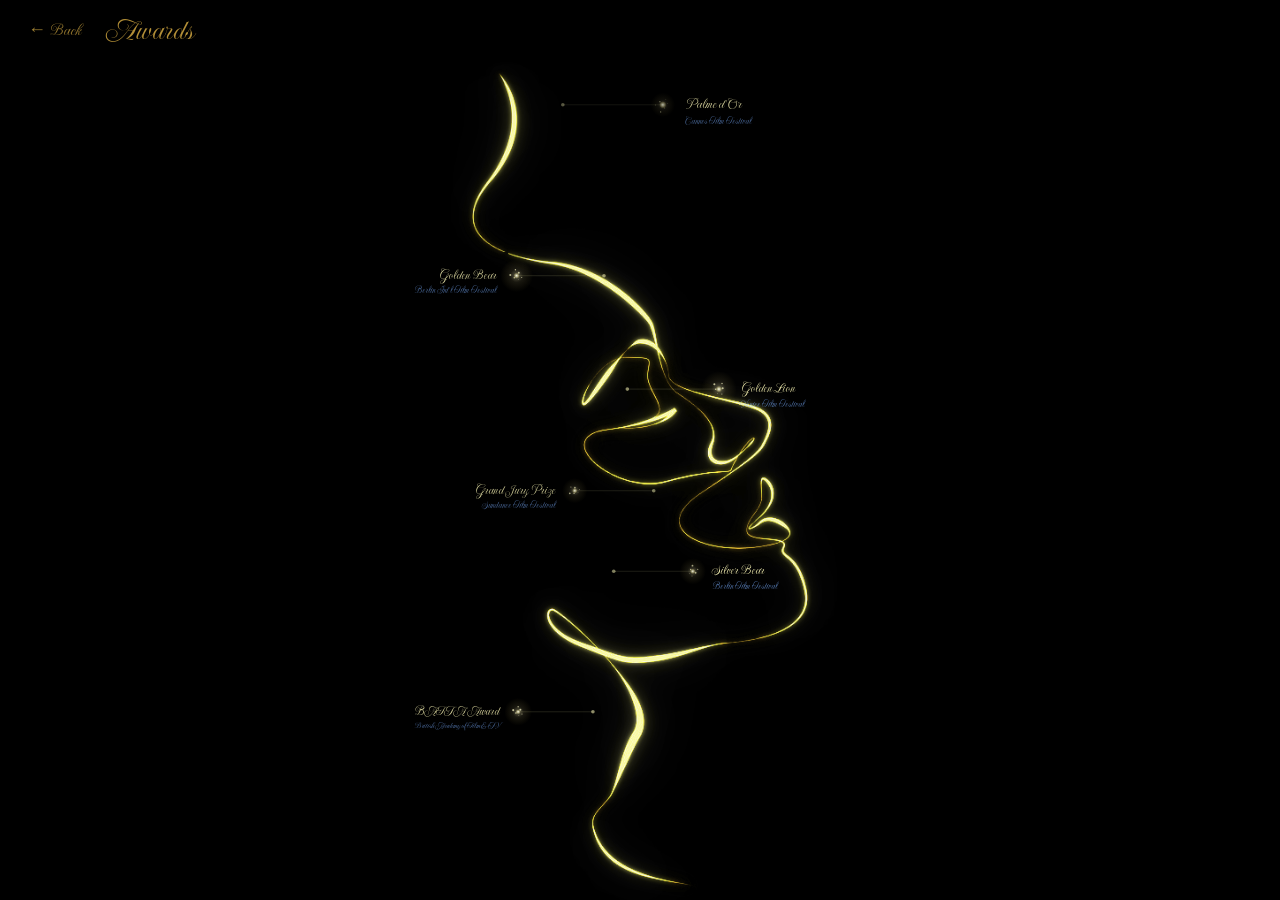
==== awards.html @ 7632e46e "Awards: fix outline glow washing out to white Reduced brightness 2.0→1.4, raised saturation 2→3 to p" ====
<!doctype html>
<html lang="en">
<head>
  <meta charset="utf-8">
  <meta name="viewport" content="width=device-width,initial-scale=1">
  <title>Bella — Awards</title>
  <link rel="preconnect" href="https://fonts.googleapis.com">
  <link rel="preconnect" href="https://fonts.gstatic.com" crossorigin>
  <link href="https://fonts.googleapis.com/css2?family=Imperial+Script&display=swap" rel="stylesheet">
  <style>
    *, *::before, *::after { box-sizing: border-box; margin: 0; padding: 0; }
    html, body { width: 100%; height: 100%; background: #000; overflow: hidden; }
    header {
      position: fixed; top: 0; left: 0; right: 0; height: 60px;
      display: flex; align-items: center; padding: 0 28px; z-index: 10;
    }
    .back-link {
      color: rgba(210,168,65,0.75); font-family: 'Imperial Script', cursive;
      font-size: 18px; text-decoration: none; transition: color 0.2s;
    }
    .back-link:hover { color: #7aaeff; }
    .page-title {
      font-family: 'Imperial Script', cursive; font-size: 32px;
      font-weight: 400; color: rgba(210,168,65,0.85); margin-left: 24px;
    }
    canvas { position: fixed; top: 0; left: 0; width: 100%; height: 100%; cursor: default; }

    /* Modal */
    #modal {
      display: none; position: fixed; inset: 0; z-index: 100;
      align-items: center; justify-content: center;
      background: rgba(0,0,0,0.65); backdrop-filter: blur(6px);
    }
    #modal.open { display: flex; }
    #modal-box {
      position: relative;
      border: 1px solid rgba(210,168,65,0.35);
      background: rgba(0,0,0,0.88);
      padding: 44px 60px 36px;
      text-align: center;
      max-width: 400px;
      box-shadow: 0 0 80px rgba(255,248,180,0.08), 0 0 30px rgba(210,168,65,0.12);
    }
    #modal-festival {
      font-family: 'Imperial Script', cursive;
      font-size: 13px; letter-spacing: 0.14em;
      color: rgba(122,174,255,0.75);
      margin-bottom: 14px;
    }
    #modal-prize {
      font-family: 'Imperial Script', cursive;
      font-size: 42px; line-height: 1.1;
      color: rgba(255,252,200,0.95);
      margin-bottom: 10px;
    }
    #modal-year {
      font-family: 'Imperial Script', cursive;
      font-size: 17px;
      color: rgba(210,168,65,0.6);
    }
    #modal-close {
      position: absolute; top: 14px; right: 18px;
      background: none; border: none; cursor: pointer;
      color: rgba(210,168,65,0.45); font-size: 24px;
      font-family: sans-serif; line-height: 1; transition: color 0.2s;
    }
    #modal-close:hover { color: rgba(255,248,180,0.9); }
  </style>
</head>
<body>
  <canvas id="c"></canvas>
  <header>
    <a href="https://sheisone1.github.io/string-curtain/index.html?open=1" class="back-link">← Back</a>
    <h1 class="page-title">Awards</h1>
  </header>

  <div id="modal">
    <div id="modal-box">
      <button id="modal-close" onclick="closeModal()">×</button>
      <div id="modal-festival"></div>
      <div id="modal-prize"></div>
      <div id="modal-year"></div>
    </div>
  </div>

  <script>
  const canvas = document.getElementById('c');
  const ctx    = canvas.getContext('2d');
  let W, H, dpr;
  const HEADER = 60;
  const ZOOM   = 1.10;   // slight zoom in

  const img = new Image();
  img.src = 'face.png';

  // ── Face outline path – [fx, fy] normalized within image rect ─────────────
  // Traces the main contour: hair curl → forehead → eye → nose → lips → chin → neck → shoulder
  const FACE_PATH = [
    [0.41, 0.00],  // hair peak
    [0.38, 0.05],  // hair curl base
    [0.43, 0.11],  // forehead top
    [0.45, 0.20],  // upper forehead
    [0.44, 0.29],  // brow
    [0.46, 0.35],  // eye
    [0.49, 0.40],  // nose bridge
    [0.55, 0.45],  // nose tip
    [0.53, 0.50],  // upper lip
    [0.50, 0.54],  // mouth
    [0.47, 0.59],  // lower lip
    [0.45, 0.63],  // chin
    [0.41, 0.68],  // jaw
    [0.42, 0.75],  // upper neck
    [0.43, 0.83],  // lower neck
    [0.38, 0.90],  // collarbone
    [0.33, 0.97],  // shoulder
  ];

  // Catmull-Rom spline: t ∈ [0,1] → [fx, fy]
  function pathPoint(t) {
    const n = FACE_PATH.length - 1;
    const seg = Math.min(Math.floor(t * n), n - 1);
    const lt  = t * n - seg;
    const p0  = FACE_PATH[Math.max(0,  seg - 1)];
    const p1  = FACE_PATH[seg];
    const p2  = FACE_PATH[Math.min(n,  seg + 1)];
    const p3  = FACE_PATH[Math.min(n,  seg + 2)];
    const cr  = (a, b, c, d, s) => 0.5 * (
      2*b + (-a+c)*s + (2*a-5*b+4*c-d)*s*s + (-a+3*b-3*c+d)*s*s*s
    );
    return [ cr(p0[0],p1[0],p2[0],p3[0],lt), cr(p0[1],p1[1],p2[1],p3[1],lt) ];
  }

  // ── 6 awards along the face outline – real prize names ───────────────────
  const AWARDS = [
    { t:0.05, side:'right', prize:"Palme d'Or",      festival:"Cannes Film Festival",           year:"2025", size:2.0, phase:0.0 },
    { t:0.22, side:'left',  prize:"Golden Bear",      festival:"Berlin Int'l Film Festival",     year:"2025", size:1.7, phase:1.4 },
    { t:0.36, side:'right', prize:"Golden Lion",      festival:"Venice Film Festival",           year:"2024", size:1.8, phase:2.1 },
    { t:0.52, side:'left',  prize:"Grand Jury Prize", festival:"Sundance Film Festival",         year:"2025", size:1.5, phase:0.8 },
    { t:0.66, side:'right', prize:"Silver Bear",      festival:"Berlin Film Festival",           year:"2024", size:1.5, phase:2.8 },
    { t:0.84, side:'left',  prize:"BAFTA Award",      festival:"British Academy of Film & TV",   year:"2025", size:1.4, phase:1.6 },
  ];

  // ── Face image rect (with zoom) ───────────────────────────────────────────
  function faceRect() {
    const ih  = (H - HEADER) * 0.88 * ZOOM;
    const aspect = img.naturalHeight > 0 ? img.naturalWidth / img.naturalHeight : 0.74;
    const iw  = ih * aspect;
    const ix  = (W - iw) / 2;
    // center vertically within the available space, accounting for zoom
    const iy  = HEADER + (H - HEADER) * 0.06 - (ih - (H - HEADER) * 0.88) / 2;
    return { ix, iy, iw, ih };
  }

  // ── Glowing particle cluster ──────────────────────────────────────────────
  function drawParticle(x, y, size, time, phase) {
    const pulse = 0.70 + 0.30 * Math.sin(time * 0.002 + phase);

    // Soft outer glow (small, warm)
    const gR = size * 10 * pulse;
    const g  = ctx.createRadialGradient(x, y, 0, x, y, gR);
    g.addColorStop(0,   `rgba(255,252,210,${0.38 * pulse})`);
    g.addColorStop(0.4, `rgba(255,240,160,${0.10 * pulse})`);
    g.addColorStop(1,   'rgba(255,220,80,0)');
    ctx.beginPath(); ctx.arc(x, y, gR, 0, Math.PI * 2);
    ctx.fillStyle = g; ctx.fill();

    // Orbiting micro-particles
    const count = 6;
    for (let i = 0; i < count; i++) {
      const speed = i % 2 === 0 ? 0.00085 : -0.00055;
      const ang   = (i / count) * Math.PI * 2 + time * speed + phase;
      const r     = size * (2.8 + Math.sin(time * 0.0025 + i * 1.1) * 1.0);
      const px    = x + Math.cos(ang) * r;
      const py    = y + Math.sin(ang) * r;
      const ps    = Math.max(0.3, (0.7 + Math.sin(time * 0.003 + i * 1.7) * 0.35) * pulse);
      ctx.beginPath(); ctx.arc(px, py, ps, 0, Math.PI * 2);
      ctx.fillStyle = `rgba(255,252,200,${0.70 * pulse})`;
      ctx.fill();
    }

    // Bright core
    const cg = ctx.createRadialGradient(x, y, 0, x, y, size * 1.8);
    cg.addColorStop(0,   `rgba(255,255,245,${pulse})`);
    cg.addColorStop(0.5, `rgba(255,250,190,${0.50 * pulse})`);
    cg.addColorStop(1,   'rgba(255,230,100,0)');
    ctx.beginPath(); ctx.arc(x, y, size * 1.8, 0, Math.PI * 2);
    ctx.fillStyle = cg; ctx.fill();
  }

  // ── Thin thread from face anchor to particle ──────────────────────────────
  function drawThread(ax, ay, px, py, pulse) {
    // tiny dot on the face outline
    ctx.beginPath(); ctx.arc(ax, ay, 1.8, 0, Math.PI * 2);
    ctx.fillStyle = `rgba(255,252,185,${0.55 * pulse})`; ctx.fill();
    // thread line
    ctx.beginPath(); ctx.moveTo(ax, ay); ctx.lineTo(px, py);
    ctx.strokeStyle = `rgba(255,252,185,${0.22 * pulse})`;
    ctx.lineWidth = 0.6; ctx.stroke();
  }

  // ── Award label – drawn just beyond the particle ──────────────────────────
  function drawLabel(px, py, prize, festival, size, time, phase, side) {
    const pulse  = 0.72 + 0.28 * Math.sin(time * 0.0017 + phase);
    const alpha  = 0.65 + 0.35 * pulse;
    const fSize  = Math.round(9 + size * 3);
    const isLeft = side === 'left';
    // small gap beyond the particle core
    const offX   = isLeft ? -(size * 5 + 12) : (size * 5 + 12);

    ctx.textAlign    = isLeft ? 'right' : 'left';
    ctx.textBaseline = 'middle';
    ctx.font      = `${fSize}px 'Imperial Script', cursive`;
    ctx.fillStyle = `rgba(255,250,185,${alpha})`;
    ctx.fillText(prize, px + offX, py);
    ctx.font      = `${Math.round(fSize * 0.68)}px 'Imperial Script', cursive`;
    ctx.fillStyle = `rgba(122,174,255,${alpha * 0.78})`;
    ctx.fillText(festival, px + offX, py + fSize * 1.1);
  }

  // ── Modal ─────────────────────────────────────────────────────────────────
  function showModal(a) {
    document.getElementById('modal-festival').textContent = a.festival;
    document.getElementById('modal-prize').textContent    = a.prize;
    document.getElementById('modal-year').textContent     = a.year;
    document.getElementById('modal').classList.add('open');
  }
  function closeModal() {
    document.getElementById('modal').classList.remove('open');
  }
  document.getElementById('modal').addEventListener('click', e => {
    if (e.target === document.getElementById('modal')) closeModal();
  });

  // ── Hit detection ─────────────────────────────────────────────────────────
  let awardPositions = [];

  canvas.addEventListener('click', e => {
    if (document.getElementById('modal').classList.contains('open')) return;
    const rect = canvas.getBoundingClientRect();
    const mx = e.clientX - rect.left;
    const my = e.clientY - rect.top;
    for (const ap of awardPositions) {
      const dx = mx - ap.x, dy = my - ap.y;
      if (dx*dx + dy*dy < 34*34) { showModal(ap.award); break; }
    }
  });

  canvas.addEventListener('mousemove', e => {
    const rect = canvas.getBoundingClientRect();
    const mx = e.clientX - rect.left;
    const my = e.clientY - rect.top;
    let hit = false;
    for (const ap of awardPositions) {
      const dx = mx - ap.x, dy = my - ap.y;
      if (dx*dx + dy*dy < 34*34) { hit = true; break; }
    }
    canvas.style.cursor = hit ? 'pointer' : 'default';
  });

  // ── Main draw loop ────────────────────────────────────────────────────────
  function draw(time) {
    if (!img.complete || !img.naturalWidth) { requestAnimationFrame(draw); return; }
    ctx.clearRect(0, 0, W, H);

    const { ix, iy, iw, ih } = faceRect();
    const pulse = 0.88 + 0.12 * Math.sin(time * 0.0007);
    // Matches title color rgba(255,250,185): pale warm cream-yellow, glowing
    const gold  = 'invert(1) sepia(1) saturate(3) hue-rotate(8deg) brightness(1.4)';

    // Wide outer glow (strongest pulse)
    ctx.save(); ctx.globalAlpha = 0.14 * pulse;
    ctx.filter = `blur(30px) ${gold}`;
    ctx.drawImage(img, ix, iy, iw, ih); ctx.restore();

    ctx.save(); ctx.globalAlpha = 0.22 * pulse;
    ctx.filter = `blur(16px) ${gold}`;
    ctx.drawImage(img, ix, iy, iw, ih); ctx.restore();

    ctx.save(); ctx.globalAlpha = 0.40 * pulse;
    ctx.filter = `blur(7px) ${gold}`;
    ctx.drawImage(img, ix, iy, iw, ih); ctx.restore();

    ctx.save(); ctx.globalAlpha = 0.60;
    ctx.filter = `blur(2px) ${gold}`;
    ctx.drawImage(img, ix, iy, iw, ih); ctx.restore();

    // Sharp core line
    ctx.save(); ctx.globalAlpha = 0.95;
    ctx.filter = gold;
    ctx.drawImage(img, ix, iy, iw, ih); ctx.restore();

    // Particles + labels: anchor on face outline, particle at title position
    awardPositions = [];
    AWARDS.forEach(a => {
      const [fx, fy] = pathPoint(a.t);
      const ax = ix + fx * iw;           // anchor on face outline
      const ay = iy + fy * ih;
      const isLeft = a.side === 'left';
      const dist   = a.size * 42 + 16;  // how far the particle sits from the face
      const px = ax + (isLeft ? -dist : dist);  // particle / title position
      const py = ay;
      const pulse = 0.70 + 0.30 * Math.sin(time * 0.002 + a.phase);

      awardPositions.push({ x: px, y: py, award: a });
      drawThread(ax, ay, px, py, pulse);
      drawParticle(px, py, a.size, time, a.phase);
      drawLabel(px, py, a.prize, a.festival, a.size, time, a.phase, a.side);
    });

    requestAnimationFrame(draw);
  }

  // ── Resize ────────────────────────────────────────────────────────────────
  function resize() {
    dpr = window.devicePixelRatio || 1;
    W   = window.innerWidth;
    H   = window.innerHeight;
    canvas.width  = W * dpr;
    canvas.height = H * dpr;
    canvas.style.width  = W + 'px';
    canvas.style.height = H + 'px';
    ctx.scale(dpr, dpr);
  }

  resize();
  window.addEventListener('resize', () => { ctx.setTransform(1,0,0,1,0,0); resize(); });
  img.onload = () => document.fonts.ready.then(() => requestAnimationFrame(draw));
  if (img.complete && img.naturalWidth) document.fonts.ready.then(() => requestAnimationFrame(draw));
  </script>
</body>
</html>
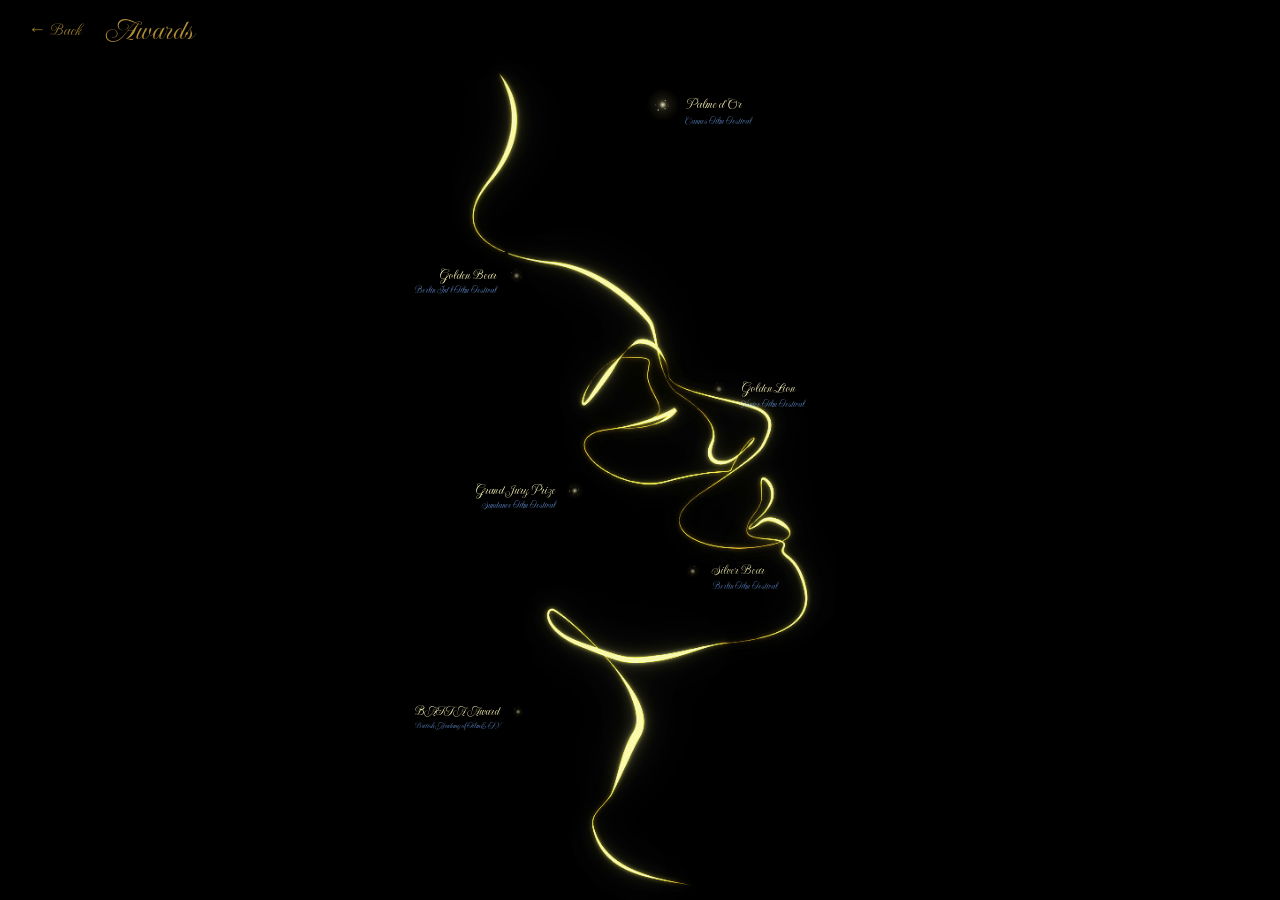
==== commit 377dc9da: "Awards: remove connecting thread and anchor dot from particles Co-Authored-By: Claude Sonnet 4.6 <no" ====
--- a/awards.html
+++ b/awards.html
@@ -187,17 +187,6 @@
     ctx.fillStyle = cg; ctx.fill();
   }
 
-  // ── Thin thread from face anchor to particle ──────────────────────────────
-  function drawThread(ax, ay, px, py, pulse) {
-    // tiny dot on the face outline
-    ctx.beginPath(); ctx.arc(ax, ay, 1.8, 0, Math.PI * 2);
-    ctx.fillStyle = `rgba(255,252,185,${0.55 * pulse})`; ctx.fill();
-    // thread line
-    ctx.beginPath(); ctx.moveTo(ax, ay); ctx.lineTo(px, py);
-    ctx.strokeStyle = `rgba(255,252,185,${0.22 * pulse})`;
-    ctx.lineWidth = 0.6; ctx.stroke();
-  }
-
   // ── Award label – drawn just beyond the particle ──────────────────────────
   function drawLabel(px, py, prize, festival, size, time, phase, side) {
     const pulse  = 0.72 + 0.28 * Math.sin(time * 0.0017 + phase);
@@ -302,7 +291,6 @@
       const pulse = 0.70 + 0.30 * Math.sin(time * 0.002 + a.phase);
 
       awardPositions.push({ x: px, y: py, award: a });
-      drawThread(ax, ay, px, py, pulse);
       drawParticle(px, py, a.size, time, a.phase);
       drawLabel(px, py, a.prize, a.festival, a.size, time, a.phase, a.side);
     });
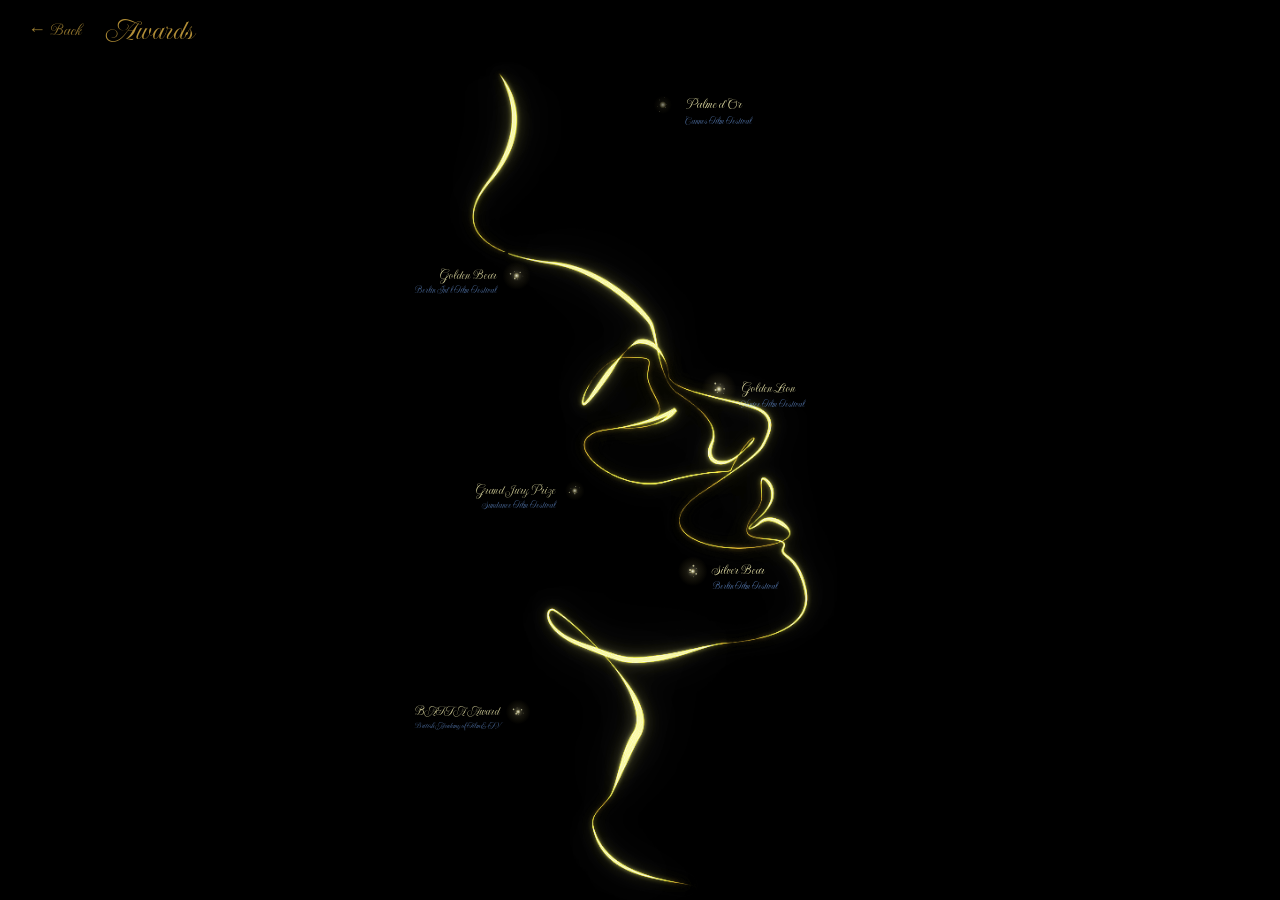
==== commit 803e59c9: "Awards: mouse trail — glowing cream-yellow thread follows cursor Short fading thread (550ms) with so" ====
--- a/awards.html
+++ b/awards.html
@@ -234,10 +234,17 @@
     }
   });
 
+  // ── Mouse trail ───────────────────────────────────────────────────────────
+  let mouseTrail = [];
+  const TRAIL_MS = 550;
+
   canvas.addEventListener('mousemove', e => {
     const rect = canvas.getBoundingClientRect();
     const mx = e.clientX - rect.left;
     const my = e.clientY - rect.top;
+    mouseTrail.push({ x: mx, y: my, t: performance.now() });
+    if (mouseTrail.length > 40) mouseTrail.shift();
+
     let hit = false;
     for (const ap of awardPositions) {
       const dx = mx - ap.x, dy = my - ap.y;
@@ -245,6 +252,37 @@
     }
     canvas.style.cursor = hit ? 'pointer' : 'default';
   });
+
+  function drawMouseTrail() {
+    const now = performance.now();
+    mouseTrail = mouseTrail.filter(p => now - p.t < TRAIL_MS);
+    if (mouseTrail.length < 2) return;
+
+    ctx.save();
+    ctx.lineCap = 'round';
+    ctx.lineJoin = 'round';
+
+    for (let i = 1; i < mouseTrail.length; i++) {
+      const p0  = mouseTrail[i - 1];
+      const p1  = mouseTrail[i];
+      const age = 1 - (now - p1.t) / TRAIL_MS;  // 1=fresh, 0=old
+      ctx.beginPath();
+      ctx.moveTo(p0.x, p0.y);
+      ctx.lineTo(p1.x, p1.y);
+      ctx.strokeStyle = `rgba(255,250,185,${age * 0.55})`;
+      ctx.lineWidth   = age * 1.4;
+      ctx.stroke();
+    }
+
+    // Soft glow at the tip
+    const tip = mouseTrail[mouseTrail.length - 1];
+    const g   = ctx.createRadialGradient(tip.x, tip.y, 0, tip.x, tip.y, 10);
+    g.addColorStop(0,   'rgba(255,252,200,0.45)');
+    g.addColorStop(1,   'rgba(255,250,185,0)');
+    ctx.beginPath(); ctx.arc(tip.x, tip.y, 10, 0, Math.PI * 2);
+    ctx.fillStyle = g; ctx.fill();
+    ctx.restore();
+  }
 
   // ── Main draw loop ────────────────────────────────────────────────────────
   function draw(time) {
@@ -295,6 +333,7 @@
       drawLabel(px, py, a.prize, a.festival, a.size, time, a.phase, a.side);
     });
 
+    drawMouseTrail();
     requestAnimationFrame(draw);
   }
 
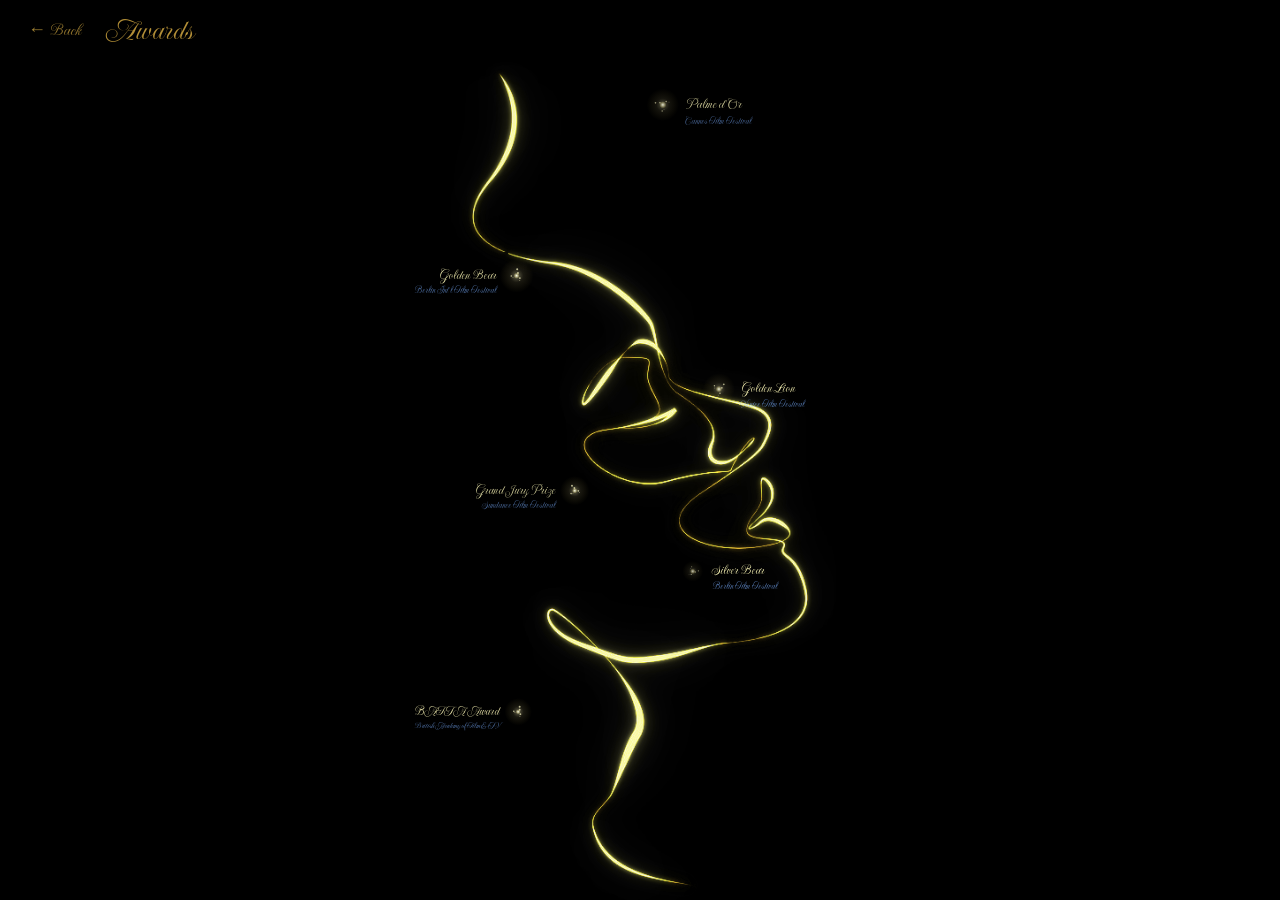
==== commit 1dfd3401: "Awards: mouse trail redrawn as smooth thread using catmull-rom curve Three-pass render: soft glow (3" ====
--- a/awards.html
+++ b/awards.html
@@ -256,31 +256,65 @@
   function drawMouseTrail() {
     const now = performance.now();
     mouseTrail = mouseTrail.filter(p => now - p.t < TRAIL_MS);
-    if (mouseTrail.length < 2) return;
+    if (mouseTrail.length < 3) return;
+
+    const tip = mouseTrail[mouseTrail.length - 1];
+    const old = mouseTrail[0];
+
+    // Build smooth catmull-rom path through all points
+    function buildPath() {
+      ctx.beginPath();
+      ctx.moveTo(mouseTrail[0].x, mouseTrail[0].y);
+      for (let i = 0; i < mouseTrail.length - 1; i++) {
+        const p0 = mouseTrail[Math.max(0, i - 1)];
+        const p1 = mouseTrail[i];
+        const p2 = mouseTrail[i + 1];
+        const p3 = mouseTrail[Math.min(mouseTrail.length - 1, i + 2)];
+        const cp1x = p1.x + (p2.x - p0.x) / 6;
+        const cp1y = p1.y + (p2.y - p0.y) / 6;
+        const cp2x = p2.x - (p3.x - p1.x) / 6;
+        const cp2y = p2.y - (p3.y - p1.y) / 6;
+        ctx.bezierCurveTo(cp1x, cp1y, cp2x, cp2y, p2.x, p2.y);
+      }
+    }
+
+    const grad = ctx.createLinearGradient(old.x, old.y, tip.x, tip.y);
+    grad.addColorStop(0, 'rgba(255,250,185,0)');
+    grad.addColorStop(1, 'rgba(255,250,185,0.75)');
 
     ctx.save();
     ctx.lineCap = 'round';
     ctx.lineJoin = 'round';
 
-    for (let i = 1; i < mouseTrail.length; i++) {
-      const p0  = mouseTrail[i - 1];
-      const p1  = mouseTrail[i];
-      const age = 1 - (now - p1.t) / TRAIL_MS;  // 1=fresh, 0=old
-      ctx.beginPath();
-      ctx.moveTo(p0.x, p0.y);
-      ctx.lineTo(p1.x, p1.y);
-      ctx.strokeStyle = `rgba(255,250,185,${age * 0.55})`;
-      ctx.lineWidth   = age * 1.4;
-      ctx.stroke();
-    }
-
-    // Soft glow at the tip
-    const tip = mouseTrail[mouseTrail.length - 1];
-    const g   = ctx.createRadialGradient(tip.x, tip.y, 0, tip.x, tip.y, 10);
-    g.addColorStop(0,   'rgba(255,252,200,0.45)');
-    g.addColorStop(1,   'rgba(255,250,185,0)');
-    ctx.beginPath(); ctx.arc(tip.x, tip.y, 10, 0, Math.PI * 2);
+    // Soft glow pass
+    buildPath();
+    ctx.strokeStyle = grad;
+    ctx.lineWidth = 3.5;
+    ctx.globalAlpha = 0.12;
+    ctx.stroke();
+
+    // Mid glow
+    buildPath();
+    ctx.strokeStyle = grad;
+    ctx.lineWidth = 1.8;
+    ctx.globalAlpha = 0.25;
+    ctx.stroke();
+
+    // Crisp thread core
+    buildPath();
+    ctx.strokeStyle = grad;
+    ctx.lineWidth = 0.7;
+    ctx.globalAlpha = 0.85;
+    ctx.stroke();
+
+    // Tiny bright dot at tip
+    ctx.globalAlpha = 1;
+    const g = ctx.createRadialGradient(tip.x, tip.y, 0, tip.x, tip.y, 5);
+    g.addColorStop(0, 'rgba(255,255,220,0.8)');
+    g.addColorStop(1, 'rgba(255,250,185,0)');
+    ctx.beginPath(); ctx.arc(tip.x, tip.y, 5, 0, Math.PI * 2);
     ctx.fillStyle = g; ctx.fill();
+
     ctx.restore();
   }
 
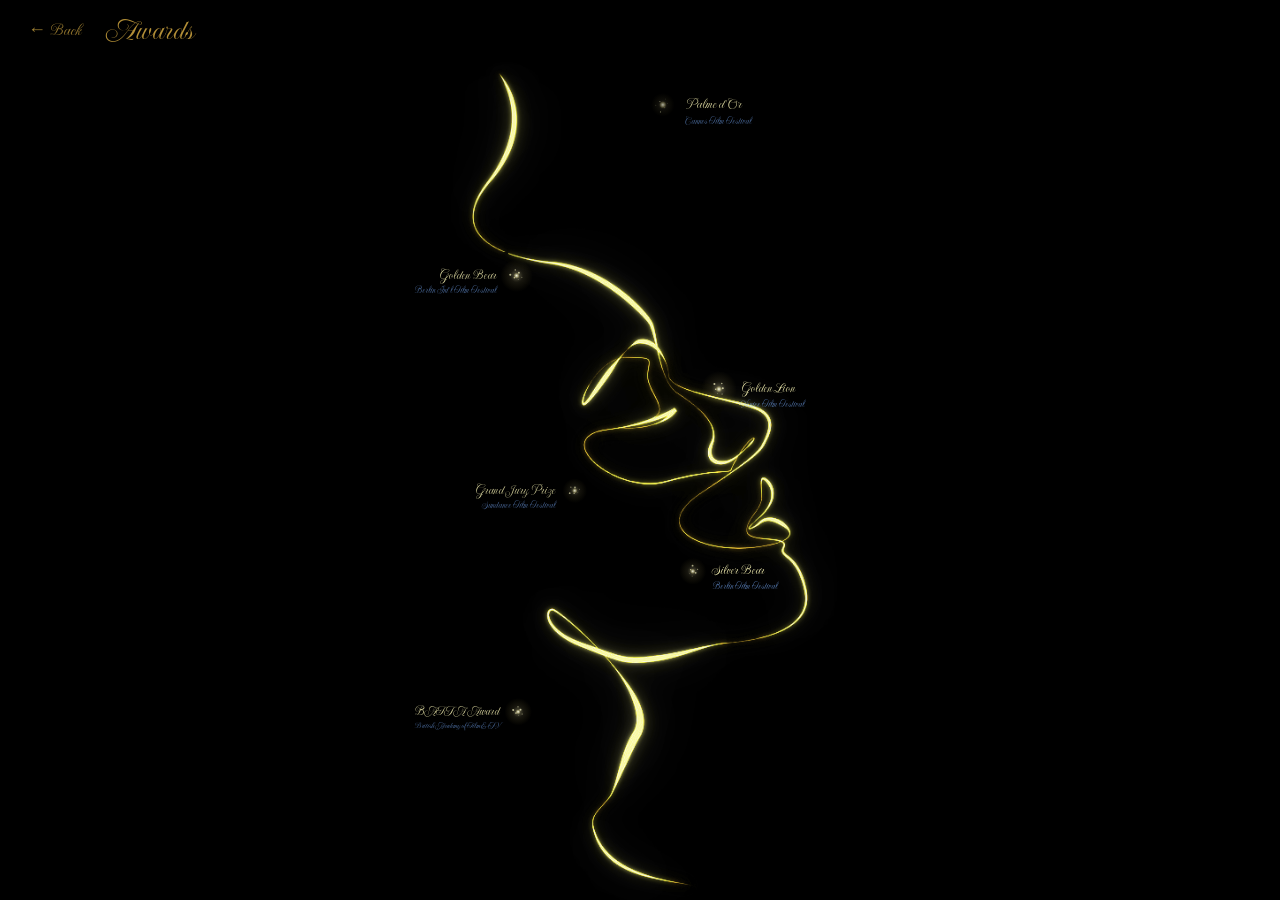
==== commit c68ccd2a: "Awards: shorten mouse trail fade time 550ms → 280ms Co-Authored-By: Claude Sonnet 4.6 <noreply@anthr" ====
--- a/awards.html
+++ b/awards.html
@@ -236,7 +236,7 @@
 
   // ── Mouse trail ───────────────────────────────────────────────────────────
   let mouseTrail = [];
-  const TRAIL_MS = 550;
+  const TRAIL_MS = 280;
 
   canvas.addEventListener('mousemove', e => {
     const rect = canvas.getBoundingClientRect();
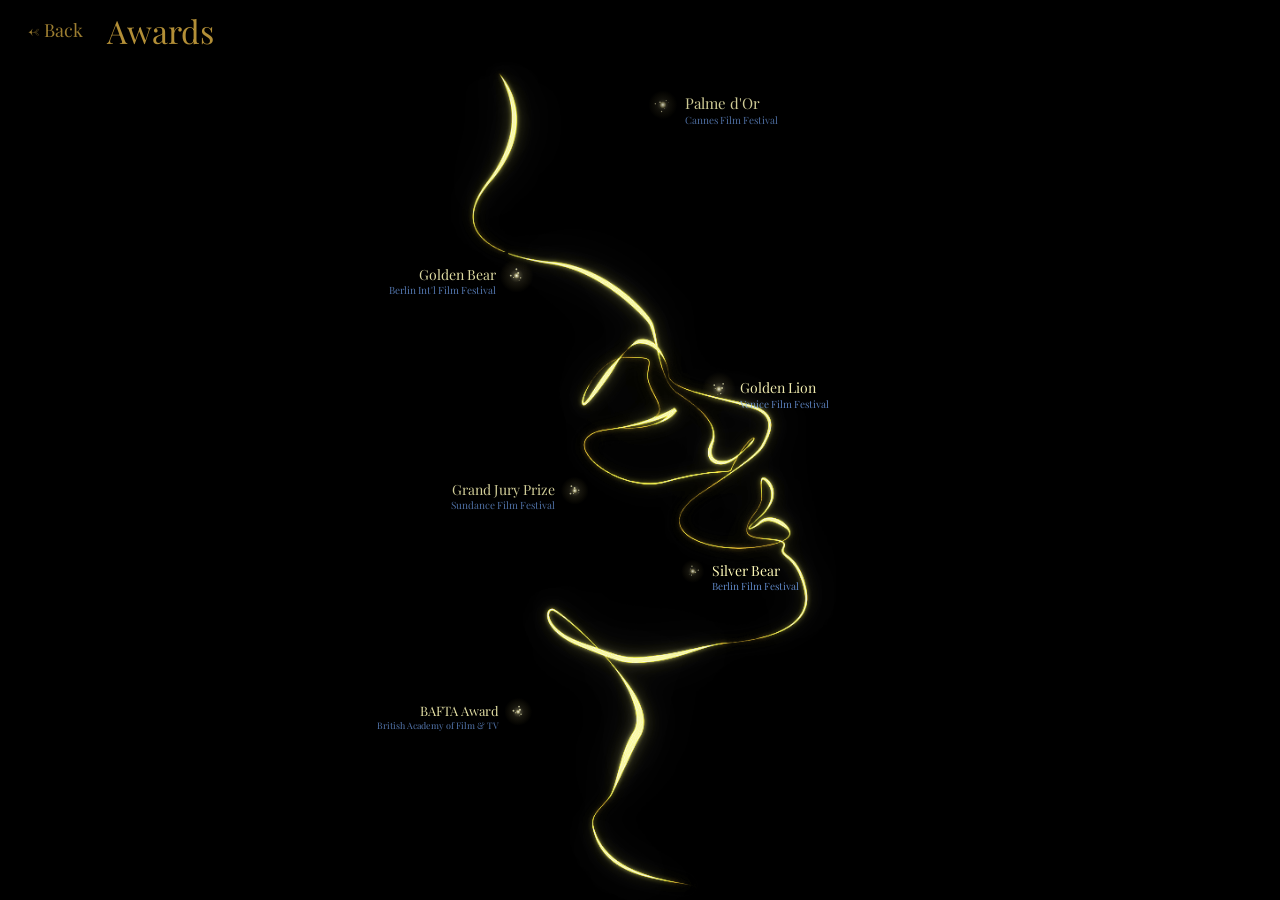
==== commit 05dbb6a3: "Typography: replace Imperial Script with Playfair Display sitewide Updated all HTML files and CSS fi" ====
--- a/awards.html
+++ b/awards.html
@@ -6,7 +6,7 @@
   <title>Bella — Awards</title>
   <link rel="preconnect" href="https://fonts.googleapis.com">
   <link rel="preconnect" href="https://fonts.gstatic.com" crossorigin>
-  <link href="https://fonts.googleapis.com/css2?family=Imperial+Script&display=swap" rel="stylesheet">
+  <link href="https://fonts.googleapis.com/css2?family=Playfair+Display:ital,wght@0,400;0,700;1,400&display=swap" rel="stylesheet">
   <style>
     *, *::before, *::after { box-sizing: border-box; margin: 0; padding: 0; }
     html, body { width: 100%; height: 100%; background: #000; overflow: hidden; }
@@ -15,12 +15,12 @@
       display: flex; align-items: center; padding: 0 28px; z-index: 10;
     }
     .back-link {
-      color: rgba(210,168,65,0.75); font-family: 'Imperial Script', cursive;
+      color: rgba(210,168,65,0.75); font-family: 'Playfair Display', serif;
       font-size: 18px; text-decoration: none; transition: color 0.2s;
     }
     .back-link:hover { color: #7aaeff; }
     .page-title {
-      font-family: 'Imperial Script', cursive; font-size: 32px;
+      font-family: 'Playfair Display', serif; font-size: 32px;
       font-weight: 400; color: rgba(210,168,65,0.85); margin-left: 24px;
     }
     canvas { position: fixed; top: 0; left: 0; width: 100%; height: 100%; cursor: default; }
@@ -42,19 +42,19 @@
       box-shadow: 0 0 80px rgba(255,248,180,0.08), 0 0 30px rgba(210,168,65,0.12);
     }
     #modal-festival {
-      font-family: 'Imperial Script', cursive;
+      font-family: 'Playfair Display', serif;
       font-size: 13px; letter-spacing: 0.14em;
       color: rgba(122,174,255,0.75);
       margin-bottom: 14px;
     }
     #modal-prize {
-      font-family: 'Imperial Script', cursive;
+      font-family: 'Playfair Display', serif;
       font-size: 42px; line-height: 1.1;
       color: rgba(255,252,200,0.95);
       margin-bottom: 10px;
     }
     #modal-year {
-      font-family: 'Imperial Script', cursive;
+      font-family: 'Playfair Display', serif;
       font-size: 17px;
       color: rgba(210,168,65,0.6);
     }
@@ -198,10 +198,10 @@
 
     ctx.textAlign    = isLeft ? 'right' : 'left';
     ctx.textBaseline = 'middle';
-    ctx.font      = `${fSize}px 'Imperial Script', cursive`;
+    ctx.font      = `${fSize}px 'Playfair Display', serif`;
     ctx.fillStyle = `rgba(255,250,185,${alpha})`;
     ctx.fillText(prize, px + offX, py);
-    ctx.font      = `${Math.round(fSize * 0.68)}px 'Imperial Script', cursive`;
+    ctx.font      = `${Math.round(fSize * 0.68)}px 'Playfair Display', serif`;
     ctx.fillStyle = `rgba(122,174,255,${alpha * 0.78})`;
     ctx.fillText(festival, px + offX, py + fSize * 1.1);
   }
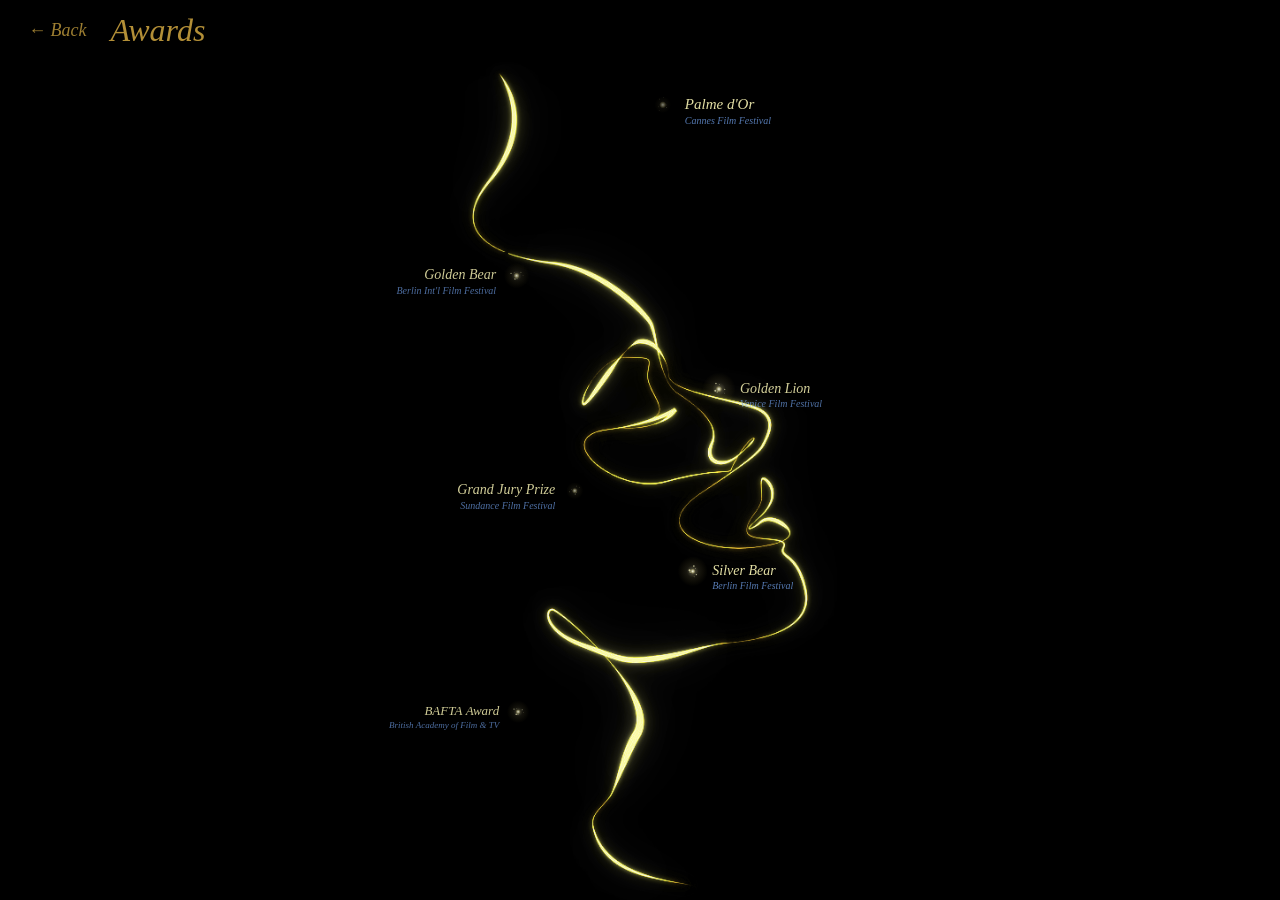
==== commit 7bf68caf: "Typography: apply italic style to Playfair Display sitewide Co-Authored-By: Claude Sonnet 4.6 <norep" ====
--- a/awards.html
+++ b/awards.html
@@ -16,11 +16,13 @@
     }
     .back-link {
       color: rgba(210,168,65,0.75); font-family: 'Playfair Display', serif;
+      font-style: italic;
       font-size: 18px; text-decoration: none; transition: color 0.2s;
     }
     .back-link:hover { color: #7aaeff; }
     .page-title {
-      font-family: 'Playfair Display', serif; font-size: 32px;
+      font-family: 'Playfair Display', serif;
+      font-style: italic; font-size: 32px;
       font-weight: 400; color: rgba(210,168,65,0.85); margin-left: 24px;
     }
     canvas { position: fixed; top: 0; left: 0; width: 100%; height: 100%; cursor: default; }
@@ -43,18 +45,21 @@
     }
     #modal-festival {
       font-family: 'Playfair Display', serif;
+      font-style: italic;
       font-size: 13px; letter-spacing: 0.14em;
       color: rgba(122,174,255,0.75);
       margin-bottom: 14px;
     }
     #modal-prize {
       font-family: 'Playfair Display', serif;
+      font-style: italic;
       font-size: 42px; line-height: 1.1;
       color: rgba(255,252,200,0.95);
       margin-bottom: 10px;
     }
     #modal-year {
       font-family: 'Playfair Display', serif;
+      font-style: italic;
       font-size: 17px;
       color: rgba(210,168,65,0.6);
     }
@@ -198,10 +203,10 @@
 
     ctx.textAlign    = isLeft ? 'right' : 'left';
     ctx.textBaseline = 'middle';
-    ctx.font      = `${fSize}px 'Playfair Display', serif`;
+    ctx.font      = `italic ${fSize}px 'Playfair Display', serif`;
     ctx.fillStyle = `rgba(255,250,185,${alpha})`;
     ctx.fillText(prize, px + offX, py);
-    ctx.font      = `${Math.round(fSize * 0.68)}px 'Playfair Display', serif`;
+    ctx.font      = `italic ${Math.round(fSize * 0.68)}px 'Playfair Display', serif`;
     ctx.fillStyle = `rgba(122,174,255,${alpha * 0.78})`;
     ctx.fillText(festival, px + offX, py + fSize * 1.1);
   }
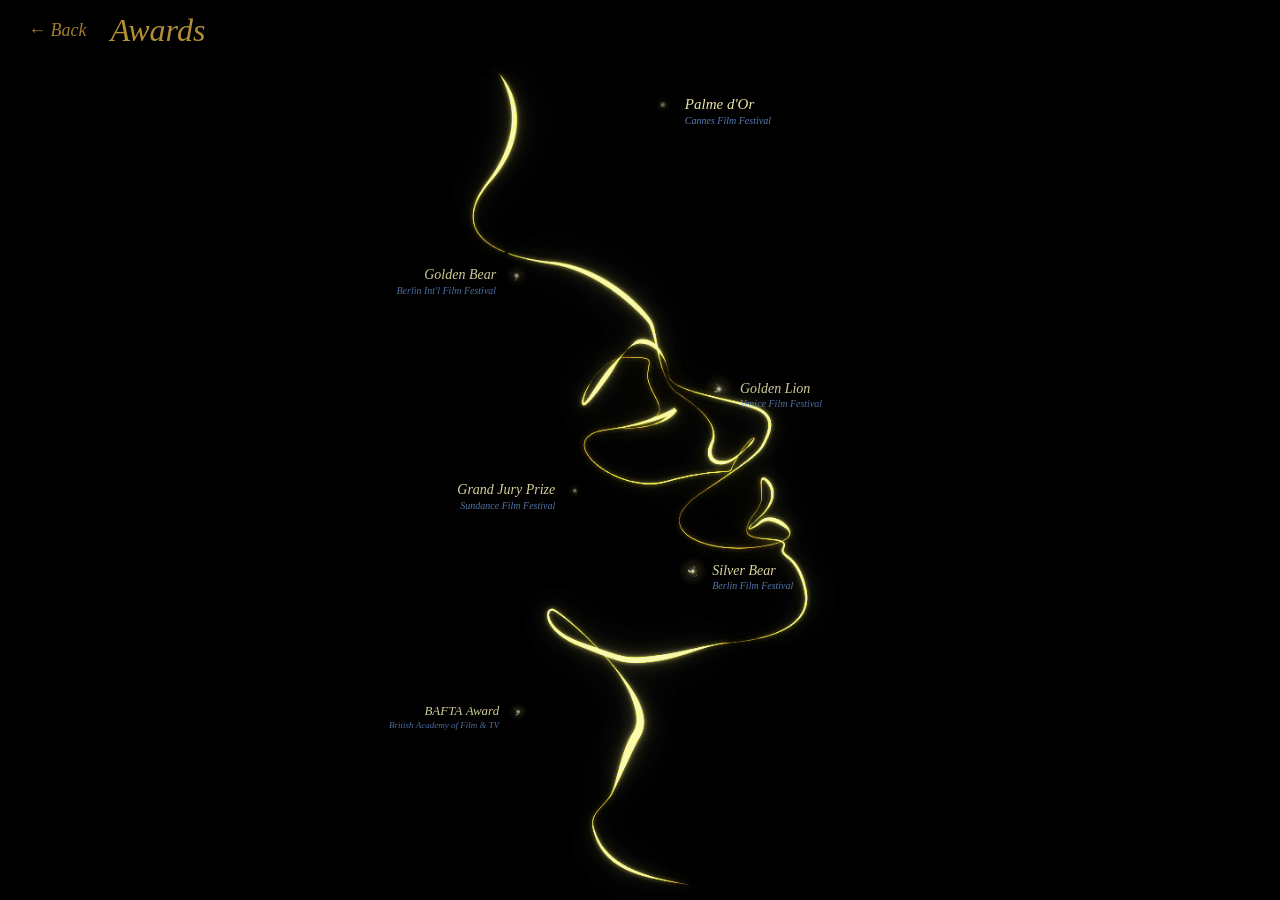
==== commit 6c16aeb4: "Add mobile layout for all pages (max-width 767px) - styles.css: 4-col titles → 2×2 grid, hibiscus re" ====
--- a/awards.html
+++ b/awards.html
@@ -70,6 +70,19 @@
       font-family: sans-serif; line-height: 1; transition: color 0.2s;
     }
     #modal-close:hover { color: rgba(255,248,180,0.9); }
+
+    /* ===== MOBILE ===== */
+    @media (max-width: 767px) {
+      header { height: 50px; padding: 0 16px; }
+      .page-title { font-size: 22px; margin-left: 10px; }
+      #modal-box {
+        padding: 36px 24px 28px;
+        margin: 0 16px;
+        max-width: calc(100% - 32px);
+      }
+      #modal-prize   { font-size: 28px; }
+      #modal-festival{ font-size: 11px; }
+    }
   </style>
 </head>
 <body>
@@ -194,21 +207,25 @@
 
   // ── Award label – drawn just beyond the particle ──────────────────────────
   function drawLabel(px, py, prize, festival, size, time, phase, side) {
+    const isMobile = W < 768;
     const pulse  = 0.72 + 0.28 * Math.sin(time * 0.0017 + phase);
     const alpha  = 0.65 + 0.35 * pulse;
-    const fSize  = Math.round(9 + size * 3);
+    const fSize  = Math.round((isMobile ? 7 : 9) + size * (isMobile ? 2 : 3));
     const isLeft = side === 'left';
-    // small gap beyond the particle core
-    const offX   = isLeft ? -(size * 5 + 12) : (size * 5 + 12);
+    const offX   = isLeft
+      ? -(size * (isMobile ? 3 : 5) + (isMobile ? 7 : 12))
+      :  (size * (isMobile ? 3 : 5) + (isMobile ? 7 : 12));
 
     ctx.textAlign    = isLeft ? 'right' : 'left';
     ctx.textBaseline = 'middle';
     ctx.font      = `italic ${fSize}px 'Playfair Display', serif`;
     ctx.fillStyle = `rgba(255,250,185,${alpha})`;
     ctx.fillText(prize, px + offX, py);
-    ctx.font      = `italic ${Math.round(fSize * 0.68)}px 'Playfair Display', serif`;
-    ctx.fillStyle = `rgba(122,174,255,${alpha * 0.78})`;
-    ctx.fillText(festival, px + offX, py + fSize * 1.1);
+    if (!isMobile) {
+      ctx.font      = `italic ${Math.round(fSize * 0.68)}px 'Playfair Display', serif`;
+      ctx.fillStyle = `rgba(122,174,255,${alpha * 0.78})`;
+      ctx.fillText(festival, px + offX, py + fSize * 1.1);
+    }
   }
 
   // ── Modal ─────────────────────────────────────────────────────────────────
